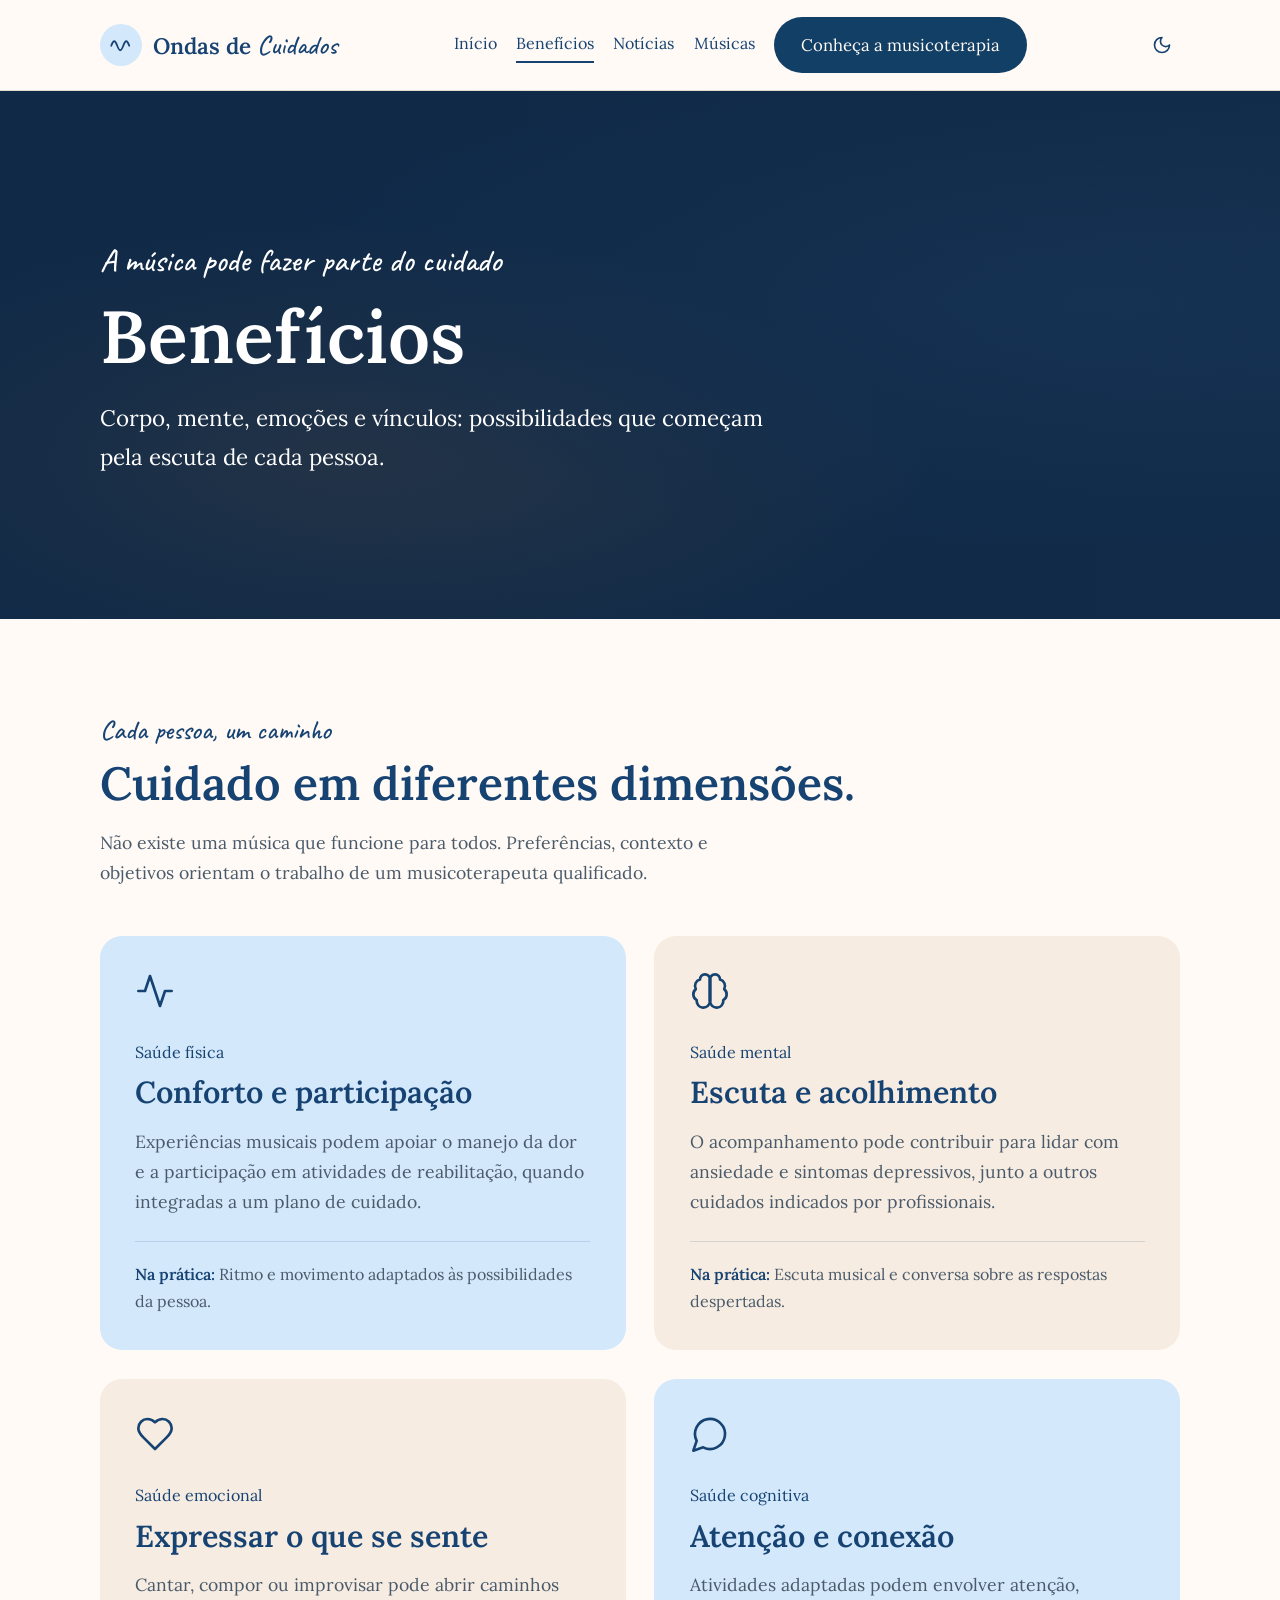
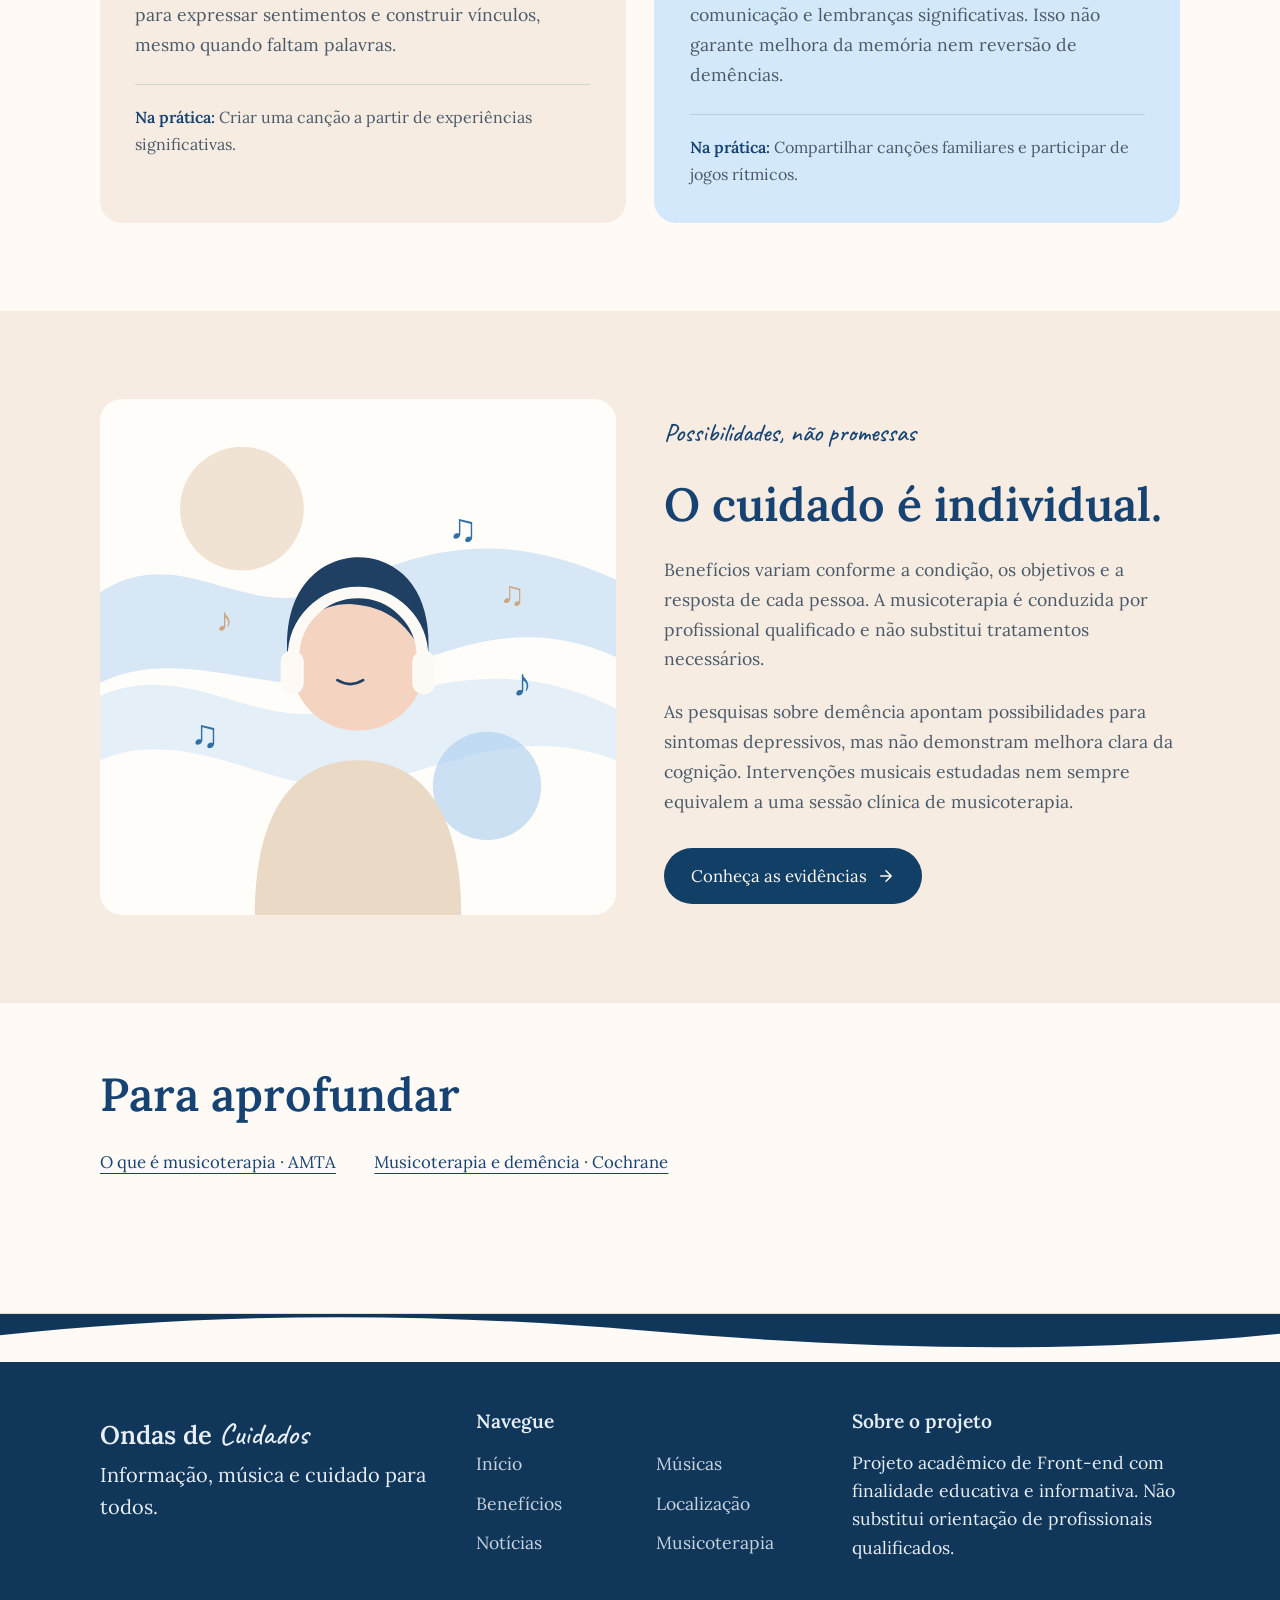
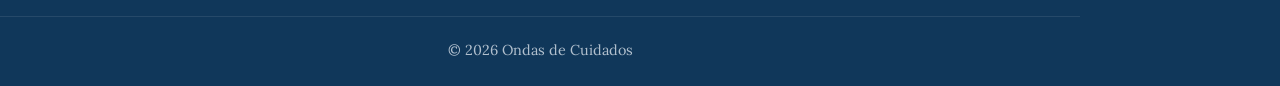
==== beneficios.html @ e46d18de "Atualizacao do final da pag e add a musica relaxante" ====
<!DOCTYPE html>
<html lang="pt-BR">
<head>
  <meta charset="UTF-8">
  <meta name="viewport" content="width=device-width, initial-scale=1">
  <title>Benefícios · Ondas de Cuidados</title>
  <meta name="description" content="Corpo, mente, emoções e vínculos: possibilidades que começam pela escuta de cada pessoa.">
  <link rel="preconnect" href="https://fonts.googleapis.com">
  <link rel="preconnect" href="https://fonts.gstatic.com" crossorigin>
  <link href="https://fonts.googleapis.com/css2?family=Caveat:wght@500&family=Lora:wght@400;500;600&display=swap" rel="stylesheet">
  <link rel="stylesheet" href="css/beneficios_style.css">
</head>
<body>

<header class="site-header">
  <div class="container nav">
    <a class="brand" href="#inicio">
      <span class="brand-mark" aria-hidden="true">
        <svg viewBox="0 0 32 32" width="24" height="24" fill="none" stroke="currentColor" stroke-width="2.4" stroke-linecap="round" stroke-linejoin="round"><path d="M3 17c3-8 5-8 8 0s5 8 8 0 5-8 8 0"/></svg>
      </span>
      <span>Ondas de <em class="script">Cuidados</em></span>
    </a>

    <button class="menu-toggle" aria-label="Abrir menu" aria-expanded="false" aria-controls="menu">
      <span></span><span></span><span></span>
    </button>

    <nav id="menu" class="menu" aria-label="Principal">
      <a href="index.html">Início</a>
      <a href="beneficios.html" class="active">Benefícios</a>
      <a href="noticias.html">Notícias</a>
      <a href="musicas.html">Músicas</a>
      <a class="btn btn-primary" href="conheca-a-musicoterapia.html">Conheça a musicoterapia</a>
    </nav>

    <button class="theme-toggle" aria-label="Alternar tema escuro">
      <svg class="icon-moon" viewBox="0 0 24 24" width="20" height="20" fill="none" stroke="currentColor" stroke-width="2" stroke-linecap="round" stroke-linejoin="round"><path d="M12 3a6 6 0 0 0 9 9 9 9 0 1 1-9-9Z"/></svg>
      <svg class="icon-sun" viewBox="0 0 24 24" width="20" height="20" fill="none" stroke="currentColor" stroke-width="2" stroke-linecap="round" stroke-linejoin="round"><circle cx="12" cy="12" r="4"/><path d="M12 2v2M12 20v2M4.9 4.9l1.4 1.4M17.7 17.7l1.4 1.4M2 12h2M20 12h2M4.9 19.1l1.4-1.4M17.7 6.3l1.4-1.4"/></svg>
    </button>
  </div>
</header>

<main id="beneficios">

  <!-- Hero -->
  <section class="hero">
    <div class="container">
      <p class="script eyebrow-light">A música pode fazer parte do cuidado</p>
      <h1>Benefícios</h1>
      <p class="lead">Corpo, mente, emoções e vínculos: possibilidades que começam pela escuta de cada pessoa.</p>
    </div>
  </section>

  <!-- Dimensões -->
  <section class="section">
    <div class="container">
      <p class="script eyebrow">Cada pessoa, um caminho</p>
      <h2>Cuidado em diferentes dimensões.</h2>
      <p class="intro">Não existe uma música que funcione para todos. Preferências, contexto e objetivos orientam o trabalho de um musicoterapeuta qualificado.</p>

      <div class="cards">
        <article class="card card-blue">
          <svg class="card-icon" viewBox="0 0 24 24" width="40" height="40" fill="none" stroke="currentColor" stroke-width="1.6" stroke-linecap="round" stroke-linejoin="round" aria-hidden="true"><path d="M22 12h-4l-3 9L9 3l-3 9H2"/></svg>
          <p class="card-tag">Saúde física</p>
          <h3>Conforto e participação</h3>
          <p>Experiências musicais podem apoiar o manejo da dor e a participação em atividades de reabilitação, quando integradas a um plano de cuidado.</p>
          <p class="practice"><strong>Na prática:</strong> Ritmo e movimento adaptados às possibilidades da pessoa.</p>
        </article>

        <article class="card card-sand">
          <svg class="card-icon" viewBox="0 0 24 24" width="40" height="40" fill="none" stroke="currentColor" stroke-width="1.6" stroke-linecap="round" stroke-linejoin="round" aria-hidden="true"><path d="M12 5a3 3 0 1 0-5.997.125 4 4 0 0 0-2.526 5.77 4 4 0 0 0 .556 6.588A4 4 0 1 0 12 18Z"/><path d="M12 5a3 3 0 1 1 5.997.125 4 4 0 0 1 2.526 5.77 4 4 0 0 1-.556 6.588A4 4 0 1 1 12 18Z"/><path d="M12 5v13"/></svg>
          <p class="card-tag">Saúde mental</p>
          <h3>Escuta e acolhimento</h3>
          <p>O acompanhamento pode contribuir para lidar com ansiedade e sintomas depressivos, junto a outros cuidados indicados por profissionais.</p>
          <p class="practice"><strong>Na prática:</strong> Escuta musical e conversa sobre as respostas despertadas.</p>
        </article>

        <article class="card card-sand">
          <svg class="card-icon" viewBox="0 0 24 24" width="40" height="40" fill="none" stroke="currentColor" stroke-width="1.6" stroke-linecap="round" stroke-linejoin="round" aria-hidden="true"><path d="M19 14c1.5-1.5 3-3.2 3-5.5A5.5 5.5 0 0 0 16.5 3c-1.8 0-3 .5-4.5 2-1.5-1.5-2.7-2-4.5-2A5.5 5.5 0 0 0 2 8.5c0 2.3 1.5 4 3 5.5l7 7Z"/></svg>
          <p class="card-tag">Saúde emocional</p>
          <h3>Expressar o que se sente</h3>
          <p>Cantar, compor ou improvisar pode abrir caminhos para expressar sentimentos e construir vínculos, mesmo quando faltam palavras.</p>
          <p class="practice"><strong>Na prática:</strong> Criar uma canção a partir de experiências significativas.</p>
        </article>

        <article class="card card-blue">
          <svg class="card-icon" viewBox="0 0 24 24" width="40" height="40" fill="none" stroke="currentColor" stroke-width="1.6" stroke-linecap="round" stroke-linejoin="round" aria-hidden="true"><path d="M7.9 20A9 9 0 1 0 4 16.1L2 22Z"/></svg>
          <p class="card-tag">Saúde cognitiva</p>
          <h3>Atenção e conexão</h3>
          <p>Atividades adaptadas podem envolver atenção, comunicação e lembranças significativas. Isso não garante melhora da memória nem reversão de demências.</p>
          <p class="practice"><strong>Na prática:</strong> Compartilhar canções familiares e participar de jogos rítmicos.</p>
        </article>
      </div>
    </div>
  </section>

  <!-- Cuidado individual -->
  <section class="section section-alt" id="evidencias">
    <div class="container split">
      <figure class="illustration">
        <svg viewBox="0 0 400 400" role="img" aria-label="Ilustração em aquarela de uma pessoa ouvindo música com fones de ouvido">
          <circle cx="110" cy="85" r="48" fill="var(--sand-deep)" opacity=".7"/>
          <circle cx="300" cy="300" r="42" fill="var(--blue-deep)" opacity=".6"/>
          <path d="M0 150c60-40 110 20 170 0s120-60 230-10v60c-90-40-150 10-210 20S60 190 0 220Z" fill="var(--blue-deep)" opacity=".45"/>
          <path d="M0 230c70-30 120 30 190 10s130-40 210 0v40c-80-30-140 10-200 20S70 250 0 280Z" fill="var(--blue-deep)" opacity=".3"/>
          <path d="M120 400c0-80 30-120 80-120s80 40 80 120Z" fill="var(--sand-deep)"/>
          <circle cx="200" cy="205" r="52" fill="#f4d3c0"/>
          <path d="M146 205c-8-70 40-90 70-80s42 40 38 80c-14-30-30-44-60-46-26 0-40 14-48 46Z" fill="#1f3f63"/>
          <path d="M150 200a50 50 0 0 1 100 0" fill="none" stroke="#fdfaf5" stroke-width="9" stroke-linecap="round"/>
          <rect x="140" y="195" width="18" height="34" rx="9" fill="#fdfaf5"/>
          <rect x="242" y="195" width="18" height="34" rx="9" fill="#fdfaf5"/>
          <path d="M184 218q10 6 20 0" fill="none" stroke="#1f3f63" stroke-width="2" stroke-linecap="round"/>
          <g fill="#2f6fa3" font-size="30"><text x="270" y="110">♫</text><text x="70" y="270">♫</text><text x="320" y="230">♪</text></g>
          <g fill="#c9a77f" font-size="26"><text x="90" y="180">♪</text><text x="310" y="160">♫</text></g>
        </svg>
      </figure>

      <div class="split-text">
        <p class="script eyebrow">Possibilidades, não promessas</p>
        <h2>O cuidado é individual.</h2>
        <p>Benefícios variam conforme a condição, os objetivos e a resposta de cada pessoa. A musicoterapia é conduzida por profissional qualificado e não substitui tratamentos necessários.</p>
        <p>As pesquisas sobre demência apontam possibilidades para sintomas depressivos, mas não demonstram melhora clara da cognição. Intervenções musicais estudadas nem sempre equivalem a uma sessão clínica de musicoterapia.</p>
        <a class="btn btn-primary" href="#aprofundar">
          Conheça as evidências
          <svg viewBox="0 0 24 24" width="18" height="18" fill="none" stroke="currentColor" stroke-width="2" stroke-linecap="round" stroke-linejoin="round" aria-hidden="true"><path d="M5 12h14M12 5l7 7-7 7"/></svg>
        </a>
      </div>
    </div>
  </section>

  <!-- Para aprofundar -->
  <section class="section deepen" id="aprofundar">
    <div class="container">
      <h2 class="h-small">Para aprofundar</h2>
      <ul class="links">
        <li><a href="https://www.musictherapy.org" target="_blank" rel="noopener">O que é musicoterapia · AMTA</a></li>
        <li><a href="https://www.cochrane.org" target="_blank" rel="noopener">Musicoterapia e demência · Cochrane</a></li>
      </ul>
    </div>
  </section>
</main>

<footer class="site-footer">
  <svg class="wave" viewBox="0 0 1440 60" preserveAspectRatio="none" aria-hidden="true"><path d="M0 28C240 0 480 0 720 22s480 30 720 4V60H0Z" fill="currentColor"/></svg>
  <div class="container footer-grid">
    <div>
      <p class="footer-brand">Ondas de <em class="script">Cuidados</em></p>
      <p class="footer-tag">Informação, música e cuidado para todos.</p>
    </div>
    <div>
      <h4>Navegue</h4>
      <ul class="footer-links">
        <li><a href="#inicio">Início</a></li>
        <li><a href="#beneficios">Benefícios</a></li>
        <li><a href="#noticias">Notícias</a></li>
        <li><a href="#musicas">Músicas</a></li>
        <li><a href="#localizacao">Localização</a></li>
        <li><a href="#evidencias">Musicoterapia</a></li>
      </ul>
    </div>
    <div>
      <h4>Sobre o projeto</h4>
      <p>Projeto acadêmico de Front-end com finalidade educativa e informativa. Não substitui orientação de profissionais qualificados.</p>
    </div>
  </div>
  <p class="copy container">© <span id="ano"></span> Ondas de Cuidados</p>
</footer>

<script src="js/beneficios_script.js"></script>
</body>
</html>
---- css/beneficios_style.css ----
/* ===== Tokens ===== */
:root {
  --bg: #fffaf5;
  --bg-alt: #f6ece1;
  --surface: #fffdfa;
  --text: #4a5a6a;
  --heading: #174373;
  --primary: #123f66;
  --primary-ink: #fffaf5;
  --blue-soft: #d3e8fb;
  --blue-deep: #a9cdee;
  --sand-soft: #f6ece1;
  --sand-deep: #ead9c4;
  --line: #e4dccf;
  --footer: #10375a;
  --footer-ink: #e8eef5;
  --serif: "Lora", Georgia, "Times New Roman", serif;
  --script: "Caveat", "Segoe Script", cursive;
  --radius: 22px;
  color-scheme: light;
}
:root[data-theme="dark"] {
  --bg: #0f1a26;
  --bg-alt: #14222f;
  --surface: #17283a;
  --text: #b9c6d3;
  --heading: #9ccbf2;
  --primary: #5aa3dc;
  --primary-ink: #0b1a29;
  --blue-soft: #1c3550;
  --blue-deep: #2f5a85;
  --sand-soft: #243040;
  --sand-deep: #3a4656;
  --line: #2a3a4c;
  --footer: #0a1621;
  color-scheme: dark;
}
@media (prefers-color-scheme: dark) {
  :root:not([data-theme="light"]) {
    --bg: #0f1a26; --bg-alt: #14222f; --surface: #17283a; --text: #b9c6d3;
    --heading: #9ccbf2; --primary: #5aa3dc; --primary-ink: #0b1a29;
    --blue-soft: #1c3550; --blue-deep: #2f5a85; --sand-soft: #243040;
    --sand-deep: #3a4656; --line: #2a3a4c; --footer: #0a1621;
    color-scheme: dark;
  }
}

/* ===== Base ===== */
*, *::before, *::after { box-sizing: border-box; }
html { scroll-behavior: smooth; scroll-padding-top: 100px; }
body {
  margin: 0;
  font-family: var(--serif);
  font-size: 1.1rem;
  line-height: 1.7;
  color: var(--text);
  background: var(--bg);
}
img, svg { max-width: 100%; }
a { color: inherit; }
:focus-visible { outline: 3px solid var(--primary); outline-offset: 3px; border-radius: 6px; }
.container { width: min(1080px, 100% - 3rem); margin-inline: auto; }
.script { font-family: var(--script); font-style: normal; font-weight: 500; }
h1, h2, h3, h4 { color: var(--heading); font-weight: 600; line-height: 1.2; margin: 0; }

/* ===== Header ===== */
.site-header {
  position: sticky; top: 0; z-index: 20;
  background: color-mix(in srgb, var(--bg) 94%, transparent);
  backdrop-filter: blur(8px);
  border-bottom: 1px solid var(--line);
}
.nav { display: flex; align-items: center; gap: 1.5rem; min-height: 90px; }
.brand {
  display: flex; align-items: center; gap: .7rem;
  text-decoration: none; color: var(--heading);
  font-size: 1.4rem; font-weight: 600; white-space: nowrap;
}
.brand .script { font-size: 1.7rem; }
.brand-mark {
  display: grid; place-items: center; width: 42px; height: 42px;
  border-radius: 50%; background: var(--blue-soft); color: var(--heading);
}
.menu { display: flex; align-items: center; gap: 1.2rem; margin-inline: auto; font-size: 1rem; }
.menu a:not(.btn) { text-decoration: none; padding: .2rem 0; border-bottom: 2px solid transparent; color: var(--heading); }
.menu a:not(.btn):hover, .menu a.active { border-bottom-color: var(--heading); }
.theme-toggle, .menu-toggle {
  background: none; border: 0; cursor: pointer; color: var(--heading);
  padding: .5rem; border-radius: 50%; display: grid; place-items: center;
}
.theme-toggle:hover { background: var(--blue-soft); }
.icon-sun { display: none; }
:root[data-theme="dark"] .icon-sun { display: block; }
:root[data-theme="dark"] .icon-moon { display: none; }
.menu-toggle { display: none; flex-direction: column; gap: 5px; margin-left: auto; }
.menu-toggle span { width: 24px; height: 2px; background: currentColor; transition: transform .2s, opacity .2s; }
.menu-toggle[aria-expanded="true"] span:nth-child(1) { transform: translateY(7px) rotate(45deg); }
.menu-toggle[aria-expanded="true"] span:nth-child(2) { opacity: 0; }
.menu-toggle[aria-expanded="true"] span:nth-child(3) { transform: translateY(-7px) rotate(-45deg); }

/* ===== Buttons ===== */
.btn {
  display: inline-flex; align-items: center; gap: .6rem;
  padding: .85rem 1.7rem; border-radius: 999px;
  font-family: var(--serif); font-size: 1.05rem; text-decoration: none;
  transition: transform .15s, filter .15s;
}
.btn-primary { background: var(--primary); color: var(--primary-ink); }
.btn-primary:hover { filter: brightness(1.12); transform: translateY(-1px); }

/* ===== Hero ===== */
.hero {
  position: relative; color: #fff;
  min-height: 528px; display: flex; align-items: center;
  background:
    linear-gradient(90deg, rgba(14,40,70,.88), rgba(14,40,70,.72)),
    radial-gradient(ellipse at 85% 40%, #2c4f78 0%, transparent 55%),
    radial-gradient(ellipse at 25% 70%, #8b6a4a 0%, transparent 45%),
    #17324f;
  /* Para usar uma foto: background-image: linear-gradient(...), url("hero.jpg"); */
  background-size: cover; background-position: center;
}
.hero h1 { color: #fff; font-size: clamp(2.8rem, 7vw, 4.6rem); margin: .2rem 0 1.2rem; }
.eyebrow-light { font-size: 2rem; margin: 0; color: #fff; }
.lead { max-width: 700px; font-size: 1.4rem; line-height: 1.7; margin: 0; }

/* ===== Seções ===== */
.section { padding: 5.5rem 0; }
.section-alt { background: var(--bg-alt); }
.eyebrow { font-size: 1.7rem; color: var(--heading); margin: 0 0 .2rem; }
.section h2 { font-size: clamp(2rem, 4.5vw, 2.9rem); }
.intro { max-width: 60ch; margin: 1rem 0 3rem; }

/* ===== Cards ===== */
.cards { display: grid; grid-template-columns: repeat(2, 1fr); gap: 1.8rem; }
.card { border-radius: var(--radius); padding: 2.2rem; }
.card-blue { background: var(--blue-soft); }
.card-sand { background: var(--sand-soft); }
.card-icon { color: var(--heading); margin-bottom: 1.2rem; }
.card-tag { margin: 0 0 .5rem; font-size: 1rem; color: var(--heading); }
.card h3 { font-size: 1.9rem; margin-bottom: 1rem; }
.card p:not(.card-tag):not(.practice) { margin: 0 0 1.5rem; }
.practice {
  margin: 0; padding-top: 1.2rem; font-size: 1rem;
  border-top: 1px solid color-mix(in srgb, var(--heading) 15%, transparent);
}
.practice strong { color: var(--heading); font-weight: 600; }

/* ===== Split ===== */
.split { display: grid; grid-template-columns: 1fr 1fr; gap: 3rem; align-items: center; }
.illustration { margin: 0; background: var(--surface); border-radius: var(--radius); aspect-ratio: 1; overflow: hidden; }
.illustration svg { width: 100%; height: 100%; display: block; }
.split-text .eyebrow { font-size: 1.6rem; }
.split-text h2 { margin-bottom: 1.4rem; }
.split-text p { margin: 0 0 1.4rem; }
.split-text .btn { margin-top: .6rem; }

/* ===== Aprofundar ===== */
.deepen { padding: 4rem 0 5rem; }
.h-small { font-size: 1.7rem; }
.links { display: flex; flex-wrap: wrap; gap: 1rem 2.4rem; list-style: none; padding: 0; margin: 1.5rem 0 0; }
.links a { color: var(--heading); text-decoration: underline; text-underline-offset: 5px; font-size: 1.05rem; }
.links a:hover { text-decoration-thickness: 2px; }

/* ===== Footer ===== */
.site-footer { position: relative; background: var(--footer); color: var(--footer-ink); padding: 6rem 0 1.5rem; margin-top: 3.5rem; border-top: 1px solid var(--line); }
.wave { position: absolute; top: -1px; left: 0; width: 100%; height: 50px; color: var(--bg); transform: translateY(-1px); }
.footer-grid { display: grid; grid-template-columns: 1.1fr 1.1fr 1.1fr; gap: 3rem; }
.site-footer h4 { color: var(--footer-ink); font-size: 1.2rem; margin-bottom: 1rem; }
.footer-brand { font-size: 1.6rem; font-weight: 600; margin: 0 0 1rem; }
.footer-brand .script { font-size: 1.9rem; }
.footer-tag, .site-footer p { margin: 0; line-height: 1.6; }
.footer-tag { font-size: 1.25rem; }
.footer-links { list-style: none; padding: 0; margin: 0; columns: 2; column-gap: 2rem; }
.footer-links li { margin-bottom: .6rem; }
.footer-links a { text-decoration: none; opacity: .85; }
.footer-links a:hover { opacity: 1; text-decoration: underline; }
.copy { margin-top: 3rem !important; padding-top: 1.4rem; border-top: 1px solid rgba(255,255,255,.12); text-align: center; font-size: .9rem; opacity: .75; }

/* ===== Responsivo ===== */
@media (max-width: 960px) {
  .menu-toggle { display: grid; }
  .theme-toggle { order: 3; }
  .menu {
    position: absolute; top: 100%; left: 0; right: 0;
    flex-direction: column; align-items: flex-start; gap: 1rem;
    padding: 1.5rem; background: var(--bg); border-bottom: 1px solid var(--line);
    display: none;
  }
  .menu.open { display: flex; }
}
@media (max-width: 760px) {
  .cards, .split, .footer-grid { grid-template-columns: 1fr; }
  .section { padding: 3.5rem 0; }
  .hero { min-height: 420px; }
  .lead { font-size: 1.2rem; }
  .card { padding: 1.6rem; }
}
@media (prefers-reduced-motion: reduce) {
  html { scroll-behavior: auto; }
  * { transition: none !important; }
}
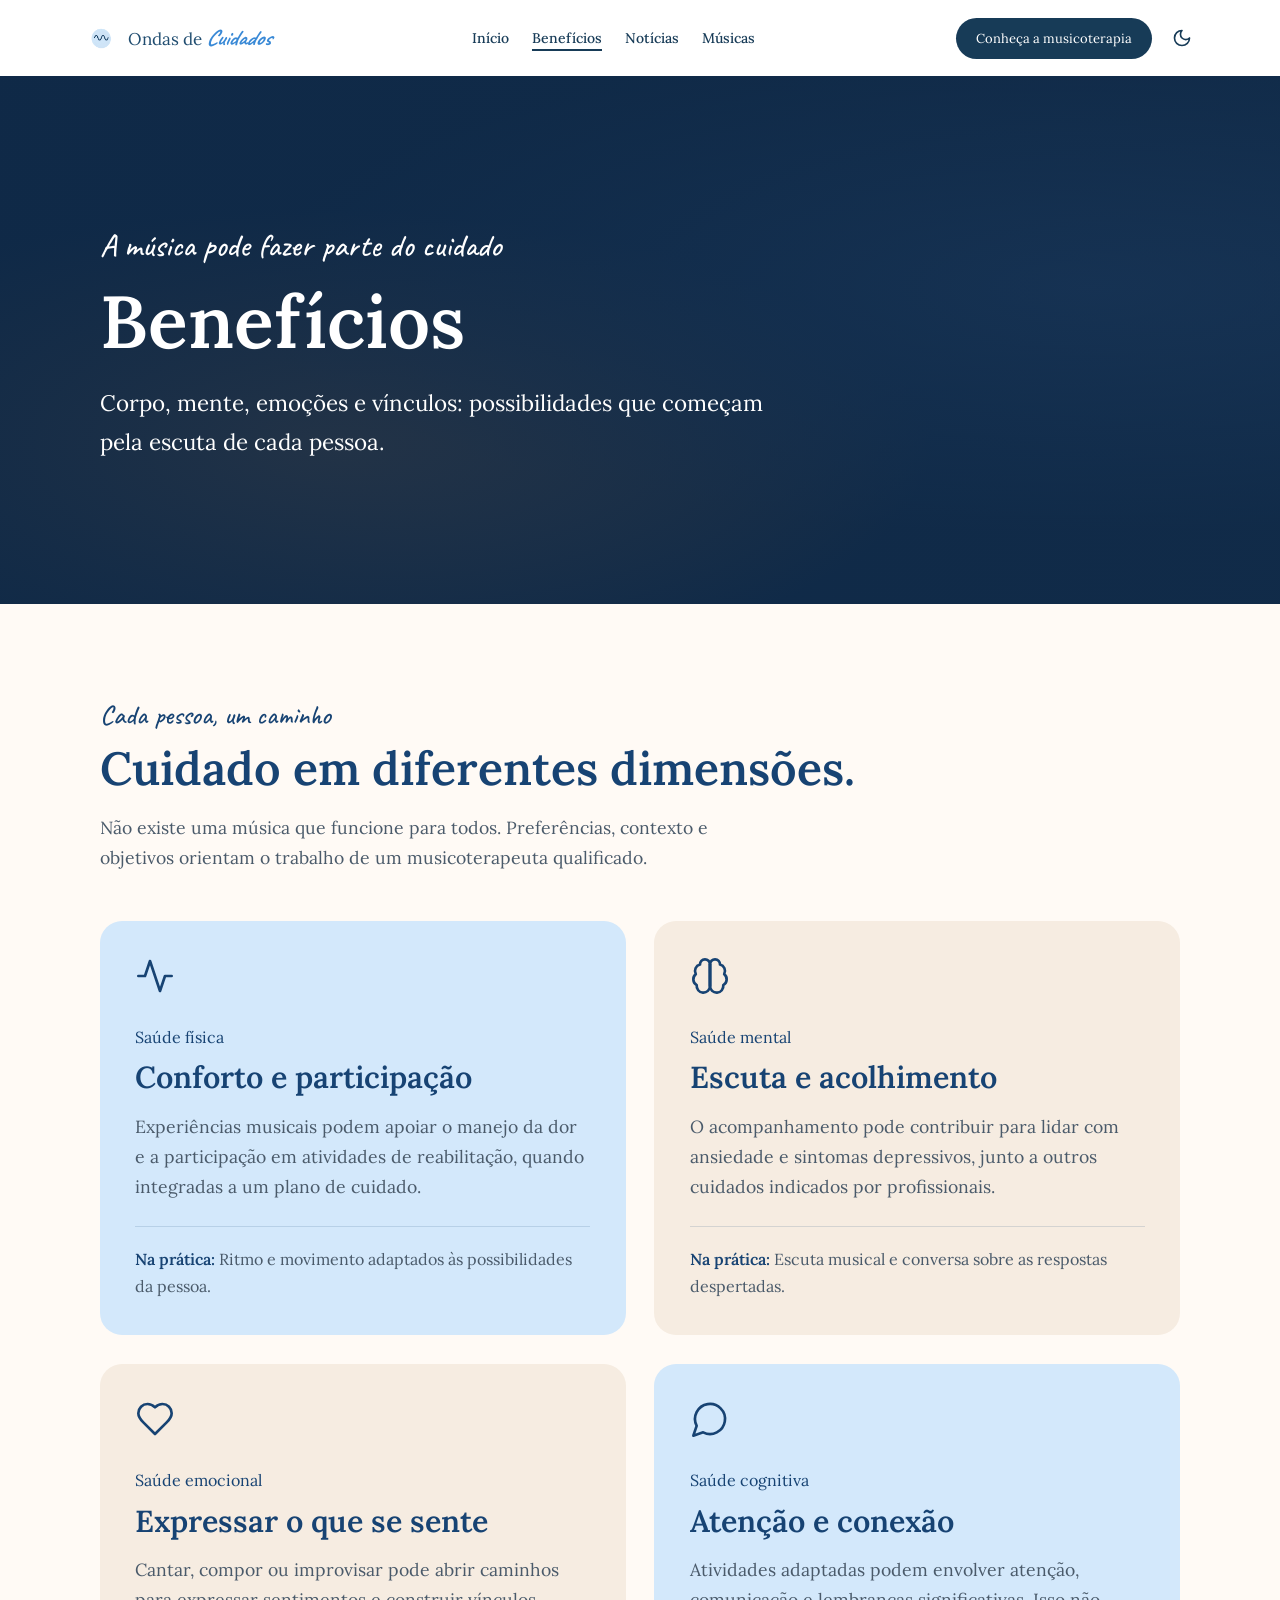
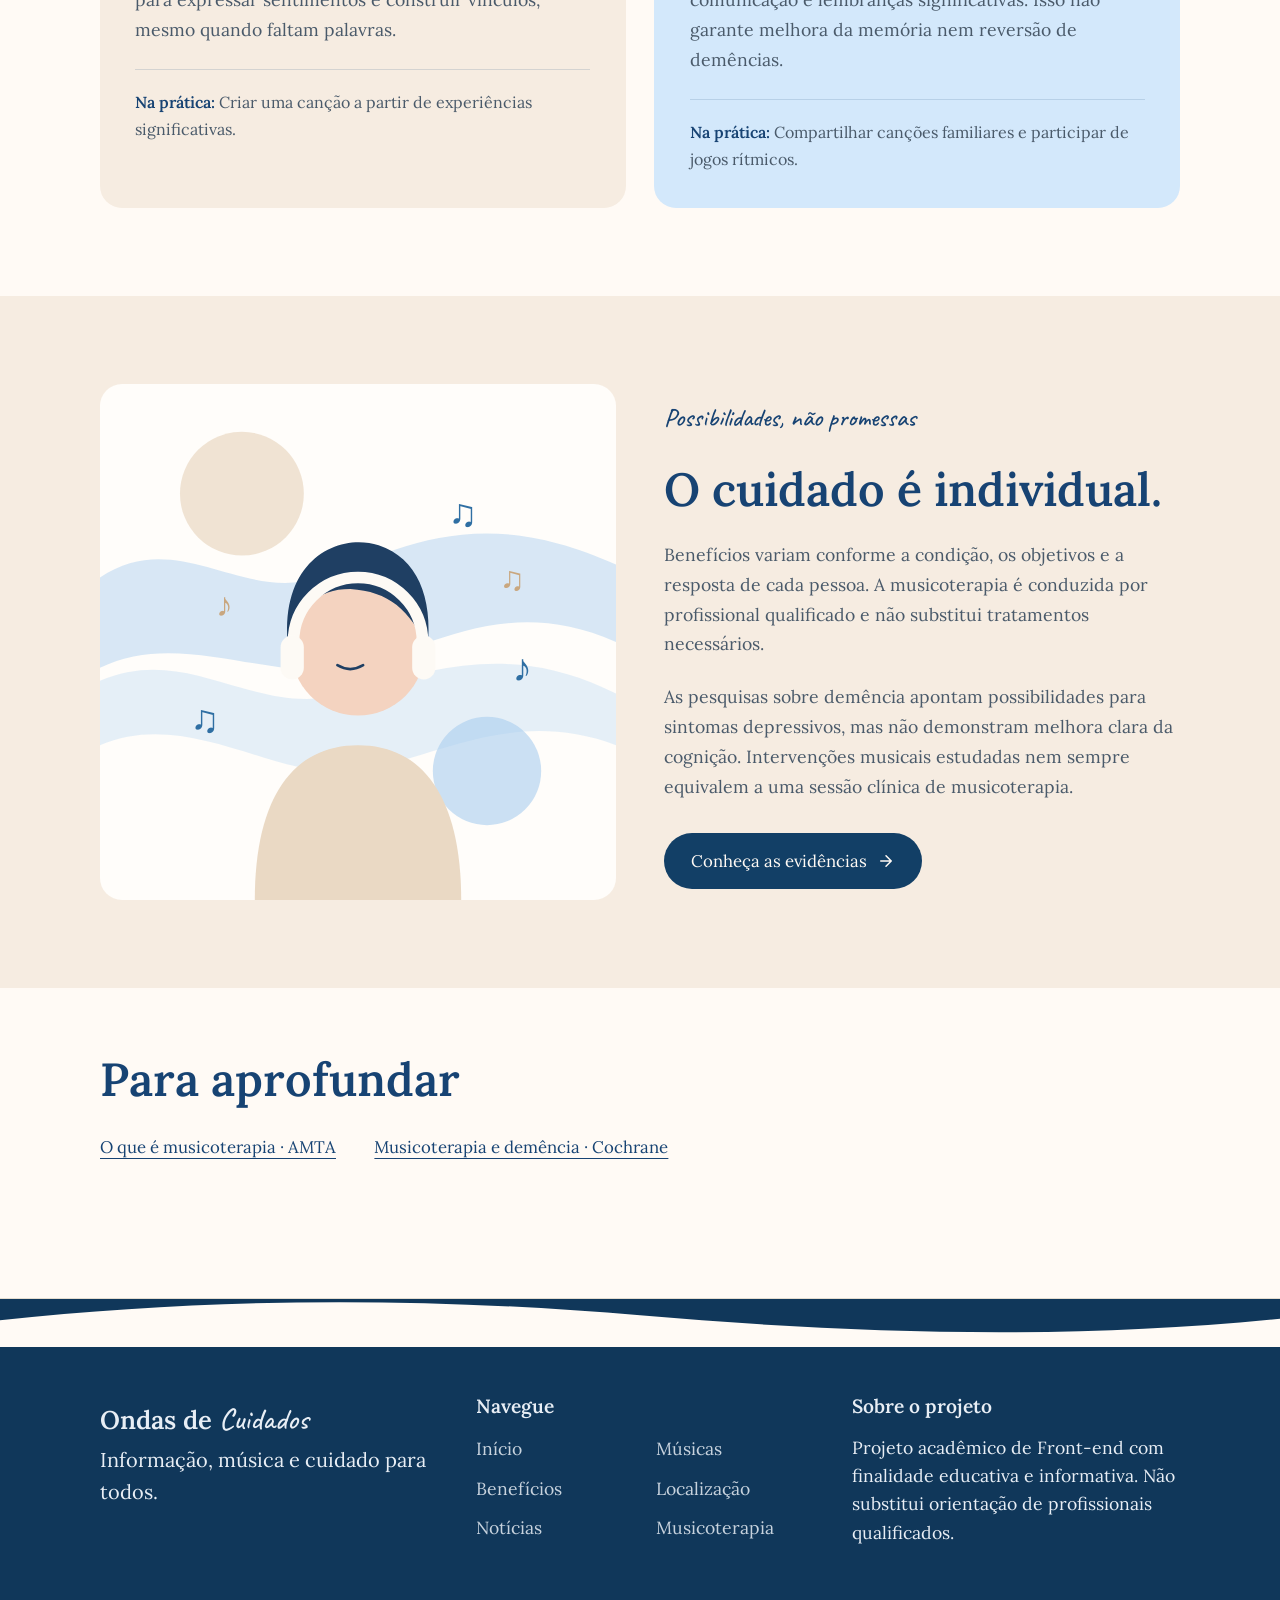
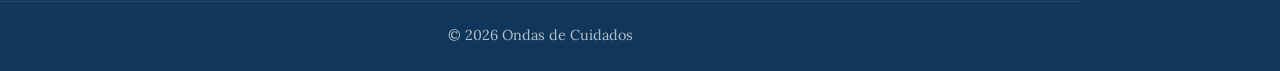
==== commit 81958383: "padronizando navegação" ====
--- a/beneficios.html
+++ b/beneficios.html
@@ -13,31 +13,27 @@
 <body>
 
 <header class="site-header">
-  <div class="container nav">
-    <a class="brand" href="#inicio">
-      <span class="brand-mark" aria-hidden="true">
-        <svg viewBox="0 0 32 32" width="24" height="24" fill="none" stroke="currentColor" stroke-width="2.4" stroke-linecap="round" stroke-linejoin="round"><path d="M3 17c3-8 5-8 8 0s5 8 8 0 5-8 8 0"/></svg>
-      </span>
-      <span>Ondas de <em class="script">Cuidados</em></span>
-    </a>
+  <a class="logo" href="index.html" aria-label="Ondas de Cuidados, ir para o início">
+    <img src="imagens/logo.png" alt="Símbolo Ondas de Cuidados">
+    <span>Ondas de <em>Cuidados</em></span>
+  </a>
 
-    <button class="menu-toggle" aria-label="Abrir menu" aria-expanded="false" aria-controls="menu">
-      <span></span><span></span><span></span>
-    </button>
+  <nav id="menu" class="menu" aria-label="Navegação principal">
+    <a href="index.html">Início</a>
+    <a href="beneficios.html" aria-current="page">Benefícios</a>
+    <a href="noticias.html">Notícias</a>
+    <a href="musicas.html">Músicas</a>
+  </nav>
 
-    <nav id="menu" class="menu" aria-label="Principal">
-      <a href="index.html">Início</a>
-      <a href="beneficios.html" class="active">Benefícios</a>
-      <a href="noticias.html">Notícias</a>
-      <a href="musicas.html">Músicas</a>
-      <a class="btn btn-primary" href="conheca-a-musicoterapia.html">Conheça a musicoterapia</a>
-    </nav>
-
+  <div class="header-actions">
+    <a href="conheca-a-musicoterapia.html" class="botao-header">Conheça a musicoterapia</a>
     <button class="theme-toggle" aria-label="Alternar tema escuro">
       <svg class="icon-moon" viewBox="0 0 24 24" width="20" height="20" fill="none" stroke="currentColor" stroke-width="2" stroke-linecap="round" stroke-linejoin="round"><path d="M12 3a6 6 0 0 0 9 9 9 9 0 1 1-9-9Z"/></svg>
       <svg class="icon-sun" viewBox="0 0 24 24" width="20" height="20" fill="none" stroke="currentColor" stroke-width="2" stroke-linecap="round" stroke-linejoin="round"><circle cx="12" cy="12" r="4"/><path d="M12 2v2M12 20v2M4.9 4.9l1.4 1.4M17.7 17.7l1.4 1.4M2 12h2M20 12h2M4.9 19.1l1.4-1.4M17.7 6.3l1.4-1.4"/></svg>
     </button>
   </div>
+  <!-- Sem uso no menu padrão; mantido oculto para o JS da página -->
+  <button class="menu-toggle" aria-label="Abrir menu" aria-expanded="false" aria-controls="menu" hidden><span></span><span></span><span></span></button>
 </header>
 
 <main id="beneficios">
--- a/css/beneficios_style.css
+++ b/css/beneficios_style.css
@@ -64,26 +64,56 @@
 h1, h2, h3, h4 { color: var(--heading); font-weight: 600; line-height: 1.2; margin: 0; }
 
 /* ===== Header ===== */
+/* ===== Header (padrão do site, igual ao index) ===== */
 .site-header {
-  position: sticky; top: 0; z-index: 20;
-  background: color-mix(in srgb, var(--bg) 94%, transparent);
-  backdrop-filter: blur(8px);
-  border-bottom: 1px solid var(--line);
-}
-.nav { display: flex; align-items: center; gap: 1.5rem; min-height: 90px; }
-.brand {
-  display: flex; align-items: center; gap: .7rem;
-  text-decoration: none; color: var(--heading);
-  font-size: 1.4rem; font-weight: 600; white-space: nowrap;
-}
-.brand .script { font-size: 1.7rem; }
-.brand-mark {
-  display: grid; place-items: center; width: 42px; height: 42px;
-  border-radius: 50%; background: var(--blue-soft); color: var(--heading);
-}
-.menu { display: flex; align-items: center; gap: 1.2rem; margin-inline: auto; font-size: 1rem; }
-.menu a:not(.btn) { text-decoration: none; padding: .2rem 0; border-bottom: 2px solid transparent; color: var(--heading); }
-.menu a:not(.btn):hover, .menu a.active { border-bottom-color: var(--heading); }
+  --nav-bg:#ffffff; --nav-ink:#173b57; --nav-logo:#204d70; --nav-em:#3989d6; --nav-hover:#709bb5; --btn-bg:#173b57; --btn-hover:#426d89;
+  position: sticky; top: 0; z-index: 1000;
+  width: 100%; min-height: 76px; line-height: normal;
+  padding: 12px clamp(24px, 6.5vw, 80px);
+  display: flex; align-items: center; justify-content: space-between; flex-wrap: wrap;
+  gap: 14px clamp(18px, 3vw, 42px);
+  background: var(--nav-bg);
+}
+:root[data-theme="dark"] .site-header { --nav-bg:#101a26; --nav-ink:#dbe8f5; --nav-logo:#dbe8f5; --nav-em:#7db4e6; --nav-hover:#7db4e6; --btn-bg:#1f5d96; --btn-hover:#2a70b0; }
+@media (prefers-color-scheme: dark) {
+  :root:not([data-theme="light"]) .site-header { --nav-bg:#101a26; --nav-ink:#dbe8f5; --nav-logo:#dbe8f5; --nav-em:#7db4e6; --nav-hover:#7db4e6; --btn-bg:#1f5d96; --btn-hover:#2a70b0; }
+}
+
+.logo { display: flex; align-items: center; gap: 8px; flex: 0 0 auto; text-decoration: none; }
+.logo img { width: 40px; height: 40px; object-fit: contain; display: block; flex-shrink: 0; }
+.logo span { font-family: var(--serif); font-size: 17px; font-weight: 400; color: var(--nav-logo); white-space: nowrap; }
+.logo em { font-family: var(--script); font-size: 22px; font-weight: bold; color: var(--nav-em); }
+.site-header nav { display: flex; align-items: center; justify-content: center; flex-wrap: wrap; gap: 10px clamp(12px, 1.8vw, 25px); }
+.site-header nav a { text-decoration: none; color: var(--nav-ink); font-size: 14px; font-weight: 500; white-space: nowrap; transition: color .3s ease; }
+.site-header nav a:hover { color: var(--nav-hover); }
+.site-header nav a[aria-current="page"] { text-decoration: underline; text-decoration-thickness: 2px; text-underline-offset: 6px; }
+.header-actions { display: flex; align-items: center; gap: 12px; flex: 0 0 auto; }
+.botao-header {
+  flex: 0 0 auto; background-color: var(--btn-bg); color: #fff;
+  padding: 12px 20px; border-radius: 24px;
+  text-decoration: none; text-align: center; font-size: 13px; font-weight: 400;
+  transition: background-color .3s ease;
+}
+.botao-header:hover { background-color: var(--btn-hover); }
+.site-header .theme-toggle { color: var(--nav-ink); }
+
+@media (max-width: 1050px) { .site-header { gap: 12px 22px; } }
+@media (max-width: 800px) {
+  .site-header { gap: 12px 20px; }
+  .site-header nav { order: 3; width: 100%; }
+}
+@media (max-width: 600px) {
+  .site-header { padding: 12px; gap: 10px; }
+  .logo span { font-size: 15px; }
+  .logo em { font-size: 20px; }
+  .site-header nav { gap: 9px 14px; }
+  .site-header nav a { font-size: 13px; }
+  .botao-header { padding: 10px 14px; font-size: 12px; }
+}
+@media (max-width: 360px) {
+  .site-header nav { gap: 8px 11px; }
+  .site-header nav a { font-size: 12px; }
+}
 .theme-toggle, .menu-toggle {
   background: none; border: 0; cursor: pointer; color: var(--heading);
   padding: .5rem; border-radius: 50%; display: grid; place-items: center;
@@ -178,17 +208,6 @@
 .copy { margin-top: 3rem !important; padding-top: 1.4rem; border-top: 1px solid rgba(255,255,255,.12); text-align: center; font-size: .9rem; opacity: .75; }
 
 /* ===== Responsivo ===== */
-@media (max-width: 960px) {
-  .menu-toggle { display: grid; }
-  .theme-toggle { order: 3; }
-  .menu {
-    position: absolute; top: 100%; left: 0; right: 0;
-    flex-direction: column; align-items: flex-start; gap: 1rem;
-    padding: 1.5rem; background: var(--bg); border-bottom: 1px solid var(--line);
-    display: none;
-  }
-  .menu.open { display: flex; }
-}
 @media (max-width: 760px) {
   .cards, .split, .footer-grid { grid-template-columns: 1fr; }
   .section { padding: 3.5rem 0; }
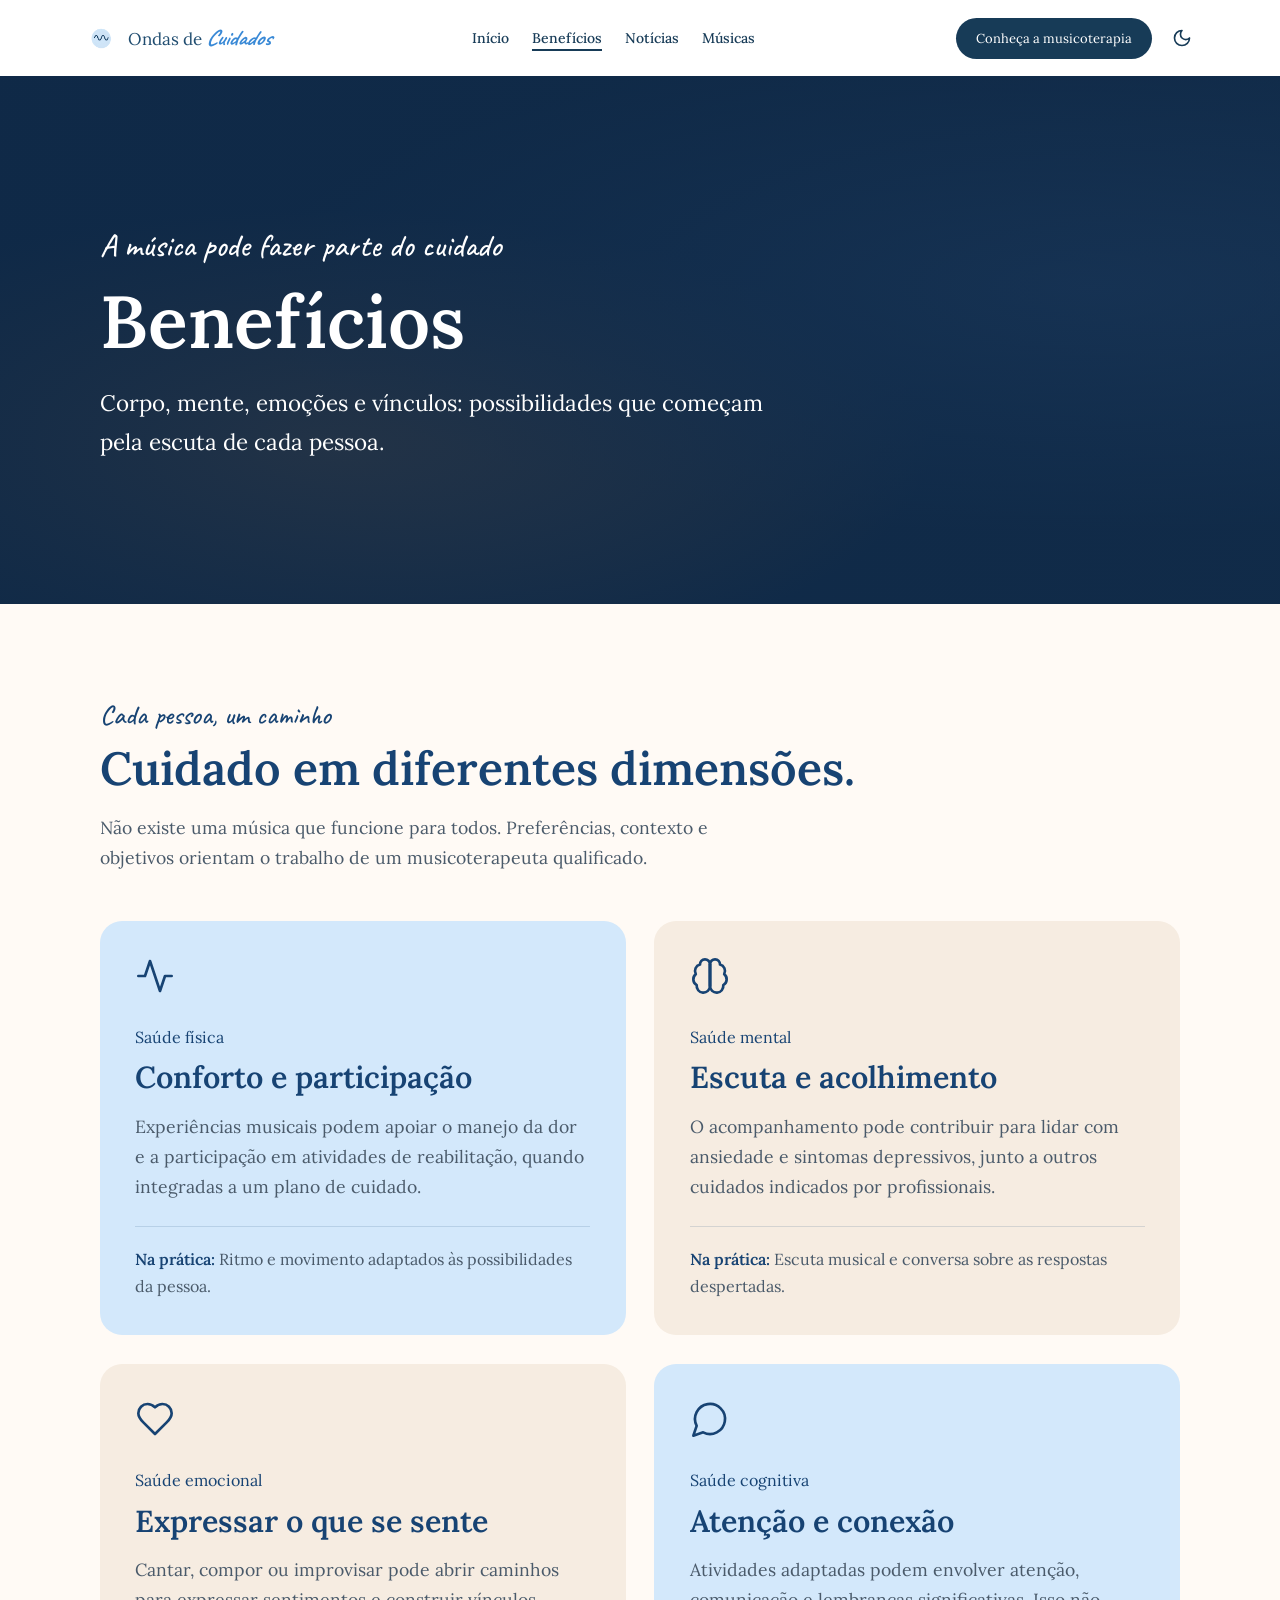
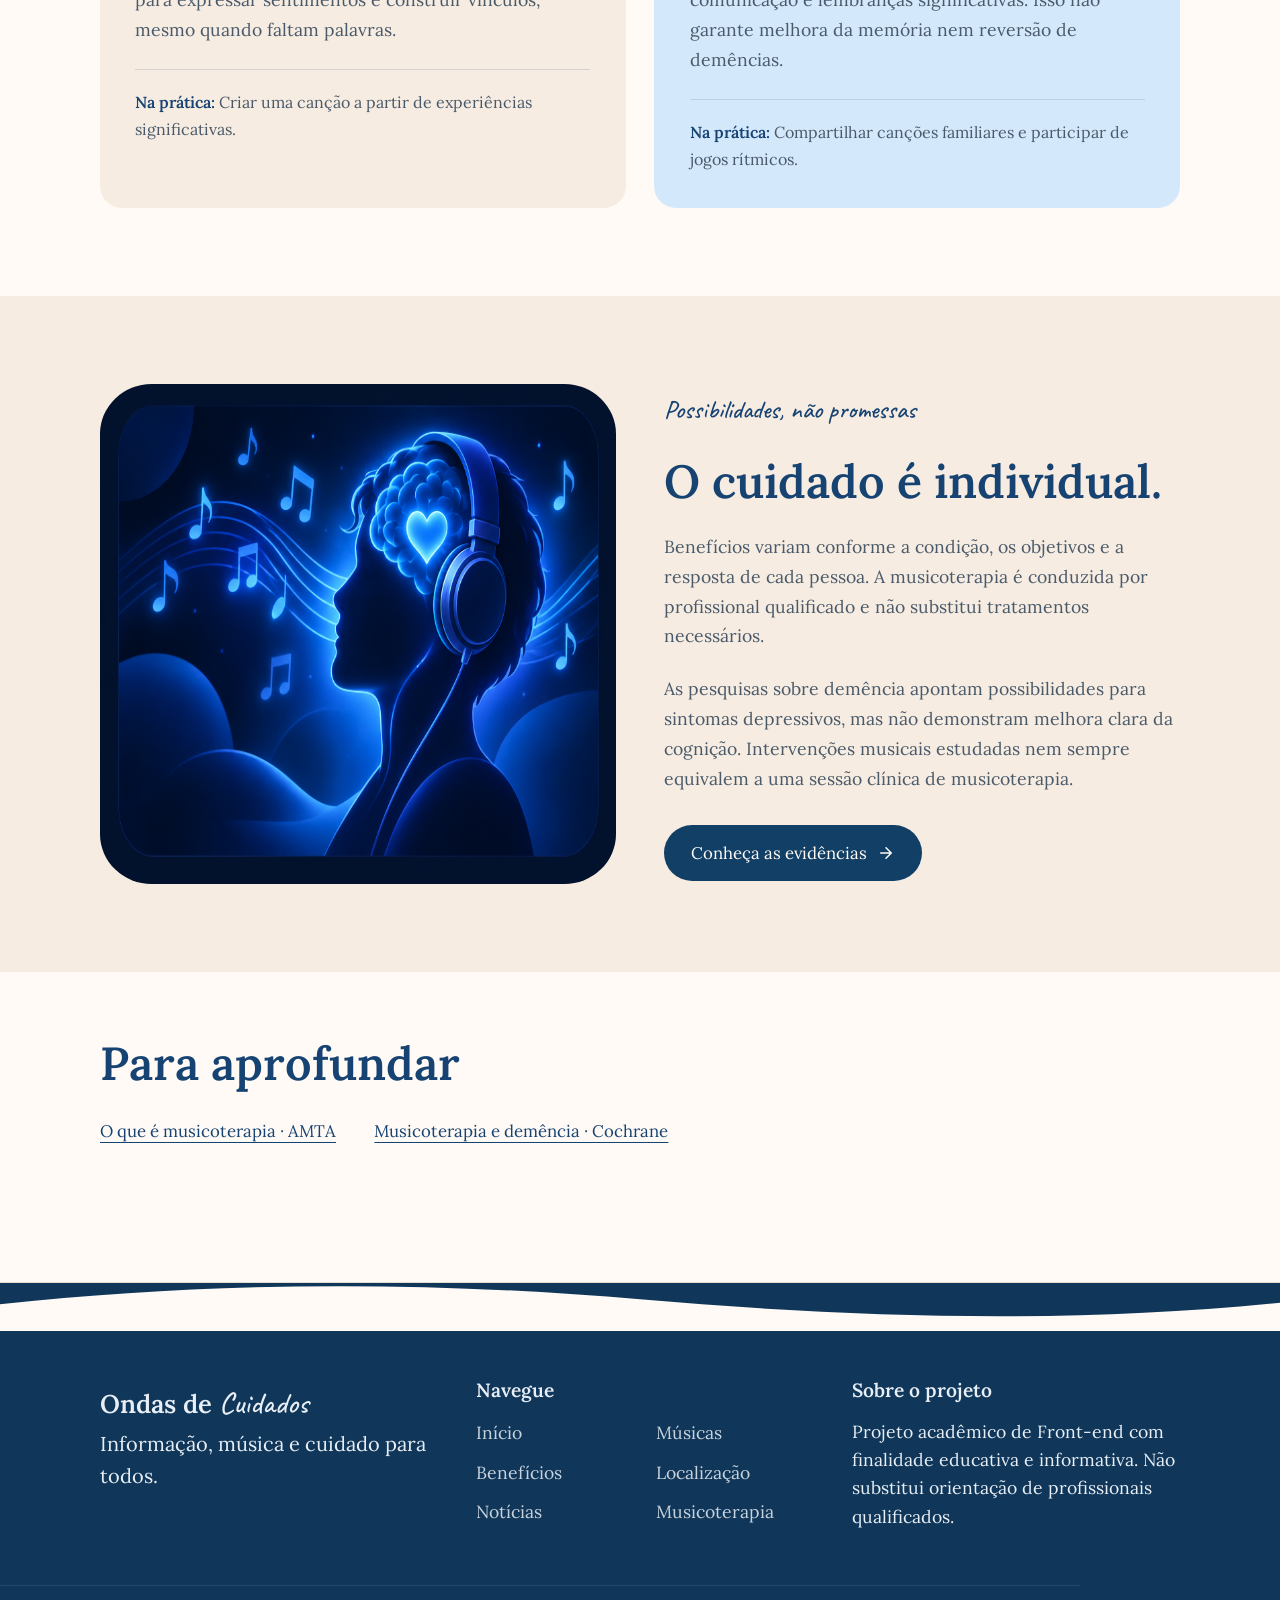
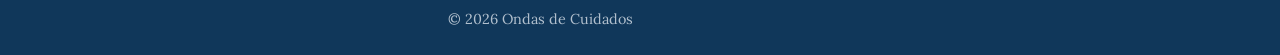
==== commit f6fbf90e: "Beneficios" ====
--- a/beneficios.html
+++ b/beneficios.html
@@ -93,23 +93,9 @@
   <!-- Cuidado individual -->
   <section class="section section-alt" id="evidencias">
     <div class="container split">
-      <figure class="illustration">
-        <svg viewBox="0 0 400 400" role="img" aria-label="Ilustração em aquarela de uma pessoa ouvindo música com fones de ouvido">
-          <circle cx="110" cy="85" r="48" fill="var(--sand-deep)" opacity=".7"/>
-          <circle cx="300" cy="300" r="42" fill="var(--blue-deep)" opacity=".6"/>
-          <path d="M0 150c60-40 110 20 170 0s120-60 230-10v60c-90-40-150 10-210 20S60 190 0 220Z" fill="var(--blue-deep)" opacity=".45"/>
-          <path d="M0 230c70-30 120 30 190 10s130-40 210 0v40c-80-30-140 10-200 20S70 250 0 280Z" fill="var(--blue-deep)" opacity=".3"/>
-          <path d="M120 400c0-80 30-120 80-120s80 40 80 120Z" fill="var(--sand-deep)"/>
-          <circle cx="200" cy="205" r="52" fill="#f4d3c0"/>
-          <path d="M146 205c-8-70 40-90 70-80s42 40 38 80c-14-30-30-44-60-46-26 0-40 14-48 46Z" fill="#1f3f63"/>
-          <path d="M150 200a50 50 0 0 1 100 0" fill="none" stroke="#fdfaf5" stroke-width="9" stroke-linecap="round"/>
-          <rect x="140" y="195" width="18" height="34" rx="9" fill="#fdfaf5"/>
-          <rect x="242" y="195" width="18" height="34" rx="9" fill="#fdfaf5"/>
-          <path d="M184 218q10 6 20 0" fill="none" stroke="#1f3f63" stroke-width="2" stroke-linecap="round"/>
-          <g fill="#2f6fa3" font-size="30"><text x="270" y="110">♫</text><text x="70" y="270">♫</text><text x="320" y="230">♪</text></g>
-          <g fill="#c9a77f" font-size="26"><text x="90" y="180">♪</text><text x="310" y="160">♫</text></g>
-        </svg>
-      </figure>
+      <img src="imagens/Música Neon para a Mente.png" alt="" id="imagem-beneficio"><!--IMAGEM PARA SER TROCADA -->
+
+      
 
       <div class="split-text">
         <p class="script eyebrow">Possibilidades, não promessas</p>
--- a/css/beneficios_style.css
+++ b/css/beneficios_style.css
@@ -219,3 +219,8 @@
   html { scroll-behavior: auto; }
   * { transition: none !important; }
 }
+
+#imagem-beneficio {
+  border-radius: 10%;
+  height: 500px;
+}
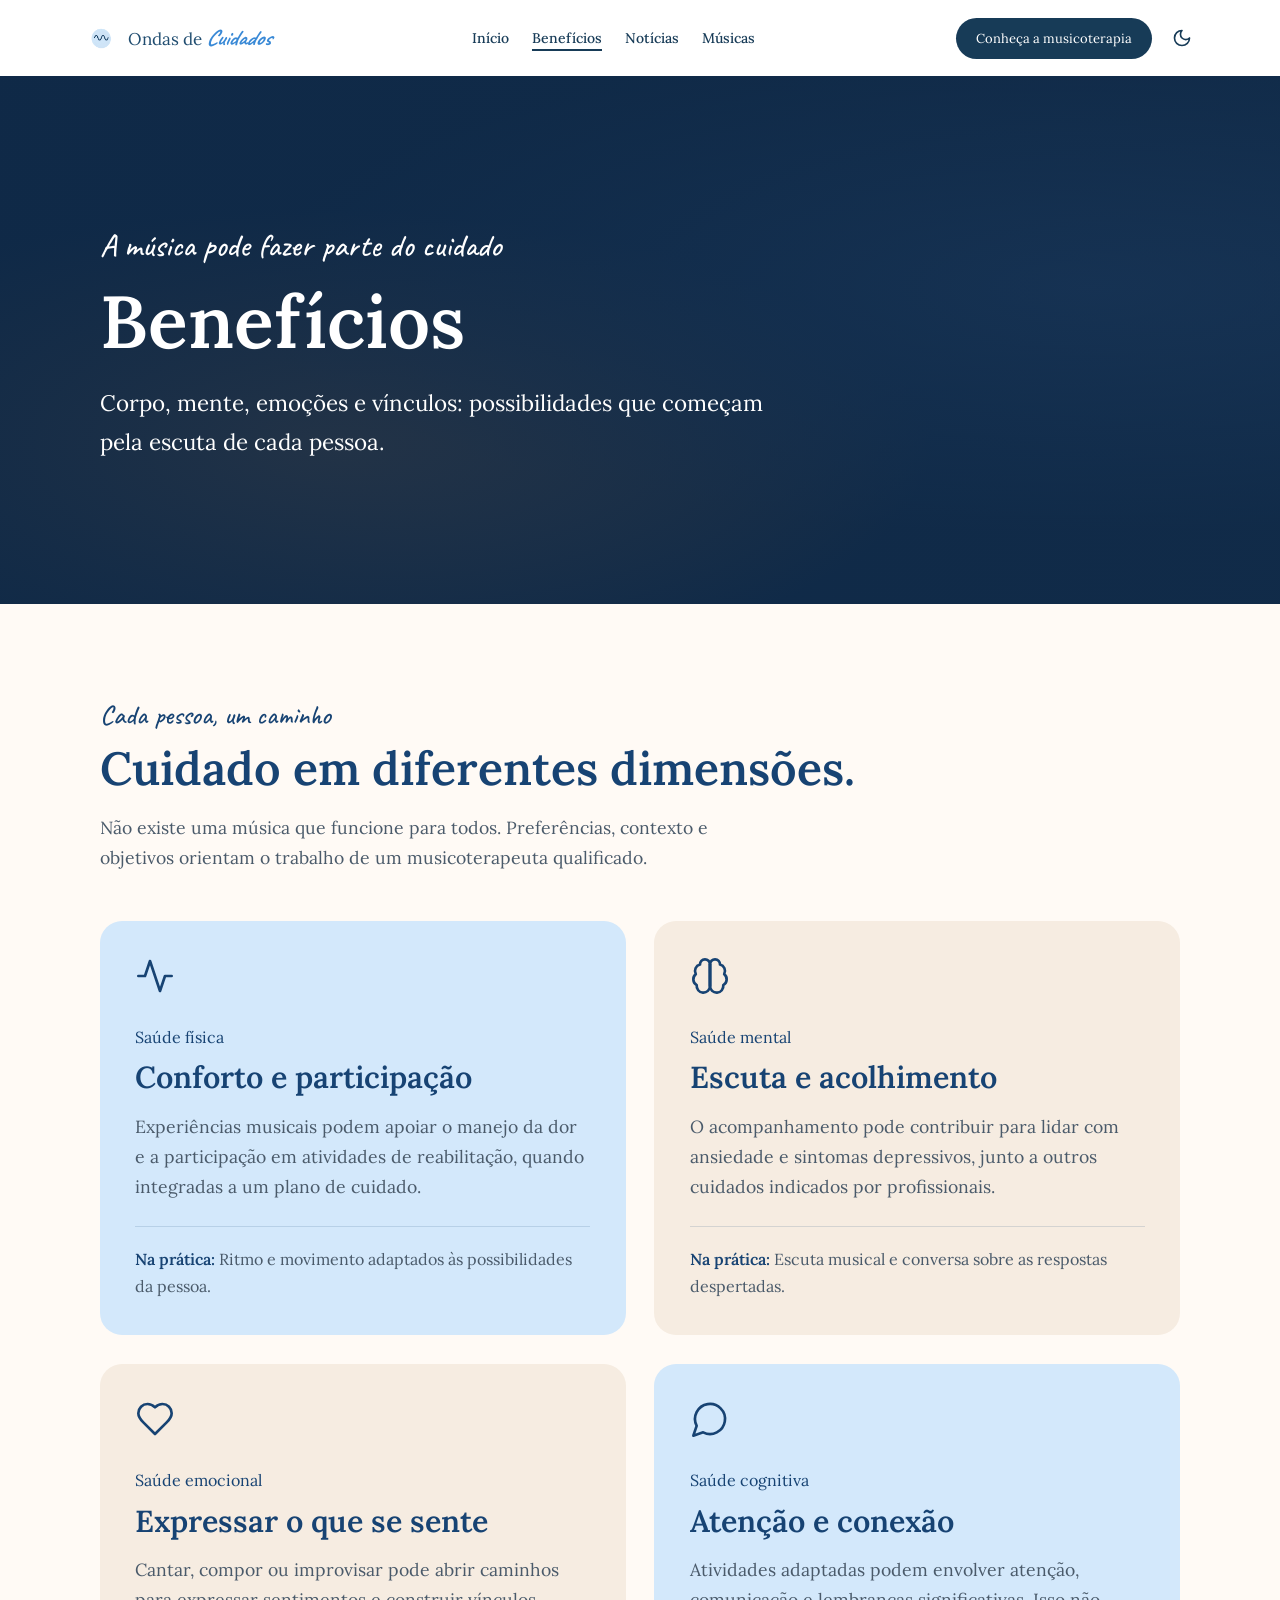
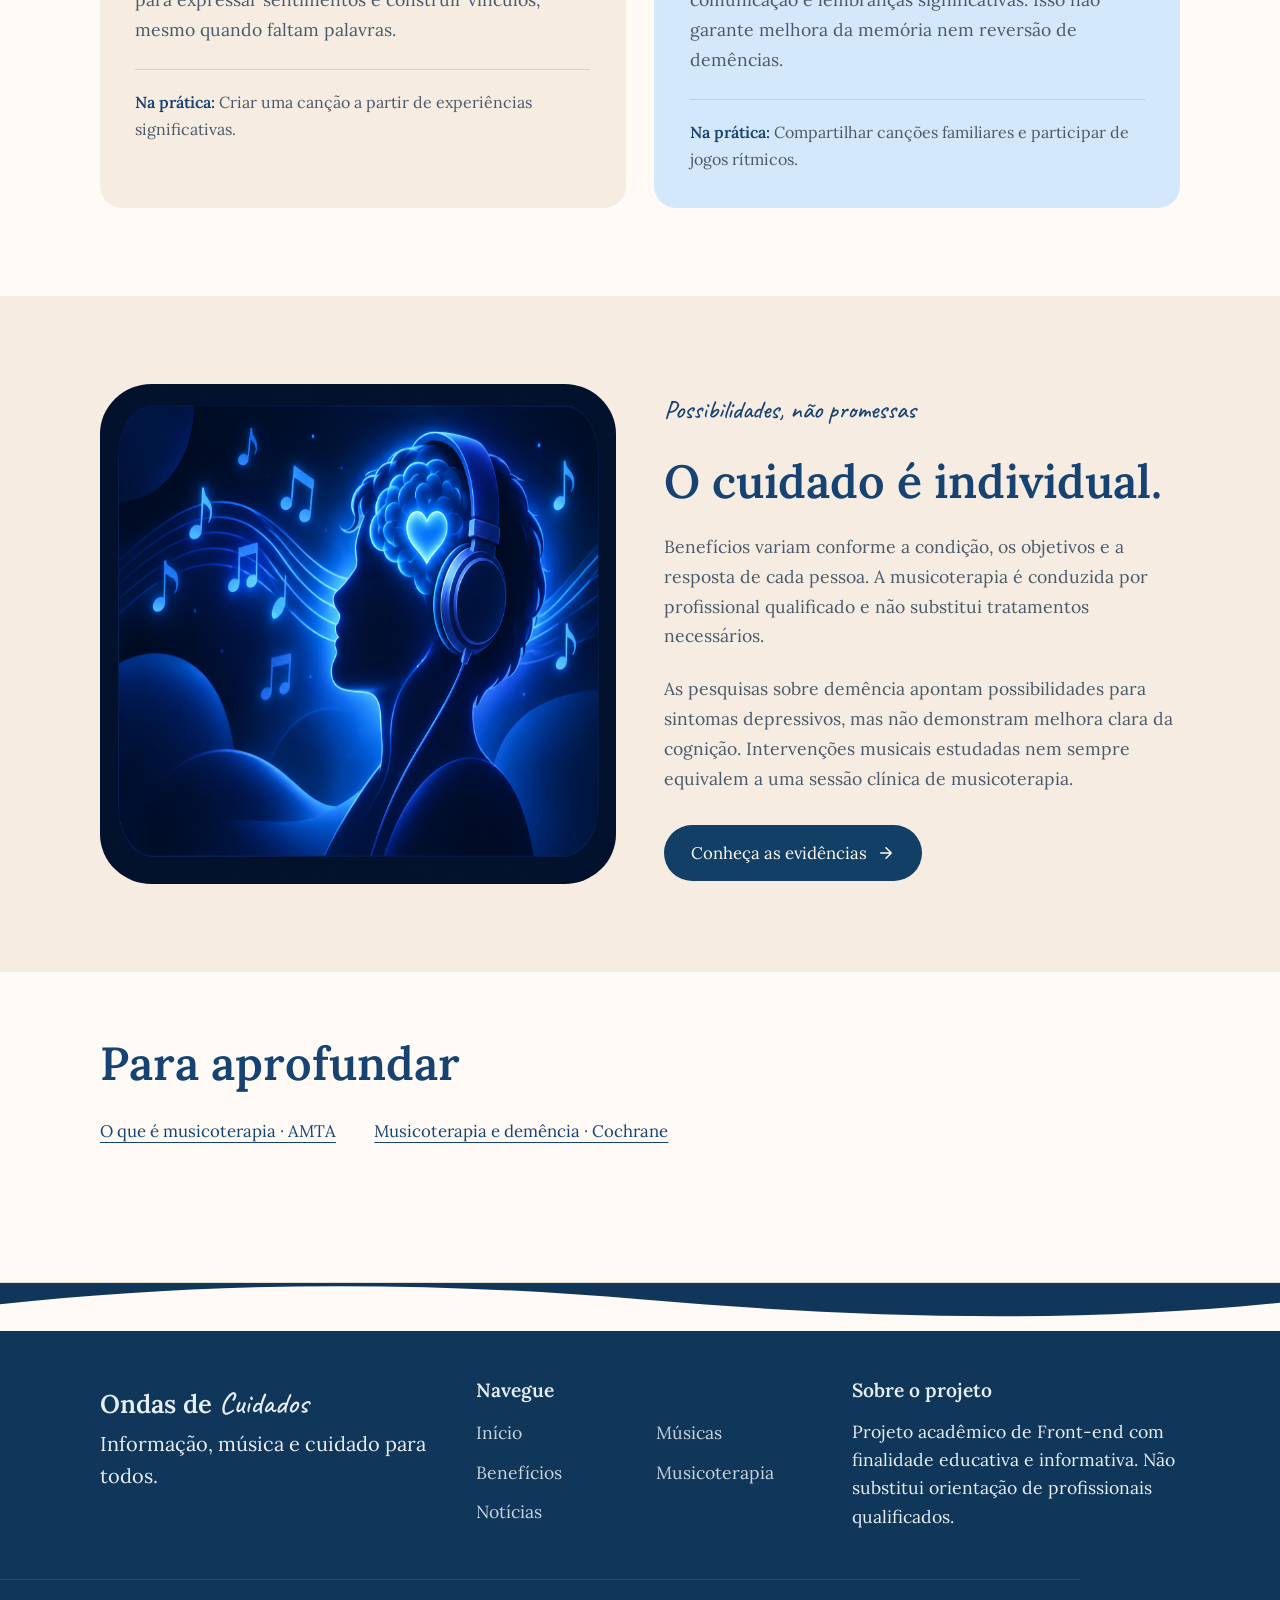
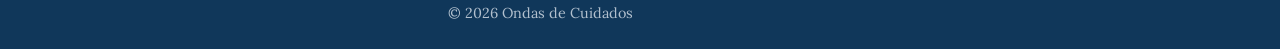
==== commit 8dfd4081: "inserindo modo escuro no index" ====
--- a/beneficios.html
+++ b/beneficios.html
@@ -11,6 +11,7 @@
   <link rel="stylesheet" href="css/beneficios_style.css">
 </head>
 <body>
+<a class="skip-link" href="#beneficios">Pular para o conteúdo principal</a>
 
 <header class="site-header">
   <a class="logo" href="index.html" aria-label="Ondas de Cuidados, ir para o início">
@@ -36,7 +37,7 @@
   <button class="menu-toggle" aria-label="Abrir menu" aria-expanded="false" aria-controls="menu" hidden><span></span><span></span><span></span></button>
 </header>
 
-<main id="beneficios">
+<main id="beneficios" tabindex="-1">
 
   <!-- Hero -->
   <section class="hero">
@@ -93,9 +94,7 @@
   <!-- Cuidado individual -->
   <section class="section section-alt" id="evidencias">
     <div class="container split">
-      <img src="imagens/Música Neon para a Mente.png" alt="" id="imagem-beneficio"><!--IMAGEM PARA SER TROCADA -->
-
-      
+      <img src="imagens/Música Neon para a Mente.png" alt="Ilustração em estilo neon que representa a música e a mente" id="imagem-beneficio"><!--IMAGEM PARA SER TROCADA -->
 
       <div class="split-text">
         <p class="script eyebrow">Possibilidades, não promessas</p>
@@ -115,8 +114,8 @@
     <div class="container">
       <h2 class="h-small">Para aprofundar</h2>
       <ul class="links">
-        <li><a href="https://www.musictherapy.org" target="_blank" rel="noopener">O que é musicoterapia · AMTA</a></li>
-        <li><a href="https://www.cochrane.org" target="_blank" rel="noopener">Musicoterapia e demência · Cochrane</a></li>
+        <li><a href="https://www.musictherapy.org" target="_blank" rel="noopener" aria-label="O que é musicoterapia · AMTA (abre em nova aba)">O que é musicoterapia · AMTA</a></li>
+        <li><a href="https://www.cochrane.org" target="_blank" rel="noopener" aria-label="Musicoterapia e demência · Cochrane (abre em nova aba)">Musicoterapia e demência · Cochrane</a></li>
       </ul>
     </div>
   </section>
@@ -132,12 +131,11 @@
     <div>
       <h4>Navegue</h4>
       <ul class="footer-links">
-        <li><a href="#inicio">Início</a></li>
-        <li><a href="#beneficios">Benefícios</a></li>
-        <li><a href="#noticias">Notícias</a></li>
-        <li><a href="#musicas">Músicas</a></li>
-        <li><a href="#localizacao">Localização</a></li>
-        <li><a href="#evidencias">Musicoterapia</a></li>
+        <li><a href="index.html">Início</a></li>
+        <li><a href="beneficios.html" aria-current="page">Benefícios</a></li>
+        <li><a href="noticias.html">Notícias</a></li>
+        <li><a href="musicas.html">Músicas</a></li>
+        <li><a href="conheca-a-musicoterapia.html">Musicoterapia</a></li>
       </ul>
     </div>
     <div>
--- a/css/beneficios_style.css
+++ b/css/beneficios_style.css
@@ -66,7 +66,7 @@
 /* ===== Header ===== */
 /* ===== Header (padrão do site, igual ao index) ===== */
 .site-header {
-  --nav-bg:#ffffff; --nav-ink:#173b57; --nav-logo:#204d70; --nav-em:#3989d6; --nav-hover:#709bb5; --btn-bg:#173b57; --btn-hover:#426d89;
+  --nav-bg:#ffffff; --nav-ink:#173b57; --nav-logo:#204d70; --nav-em:#3989d6; --nav-hover:#3f7a9b; --btn-bg:#173b57; --btn-hover:#426d89;
   position: sticky; top: 0; z-index: 1000;
   width: 100%; min-height: 76px; line-height: normal;
   padding: 12px clamp(24px, 6.5vw, 80px);
@@ -223,4 +223,20 @@
 #imagem-beneficio {
   border-radius: 10%;
   height: 500px;
-}+}
+
+
+/* ===== Acessibilidade (WCAG 2.2 AA) ===== */
+.skip-link {
+  position: absolute; top: -120px; left: 12px; z-index: 2000;
+  padding: 12px 20px; border-radius: 24px;
+  background: #173b57; color: #fff; font-size: 14px; text-decoration: none;
+}
+.skip-link:focus { top: 12px; }
+.skip-link:focus-visible { outline: 3px solid #fff; outline-offset: -6px; }
+main:focus { outline: none; }
+.site-footer :focus-visible { outline-color: #fff; }
+.sr-only {
+  position: absolute; width: 1px; height: 1px; margin: -1px; padding: 0;
+  overflow: hidden; clip: rect(0, 0, 0, 0); white-space: nowrap; border: 0;
+}
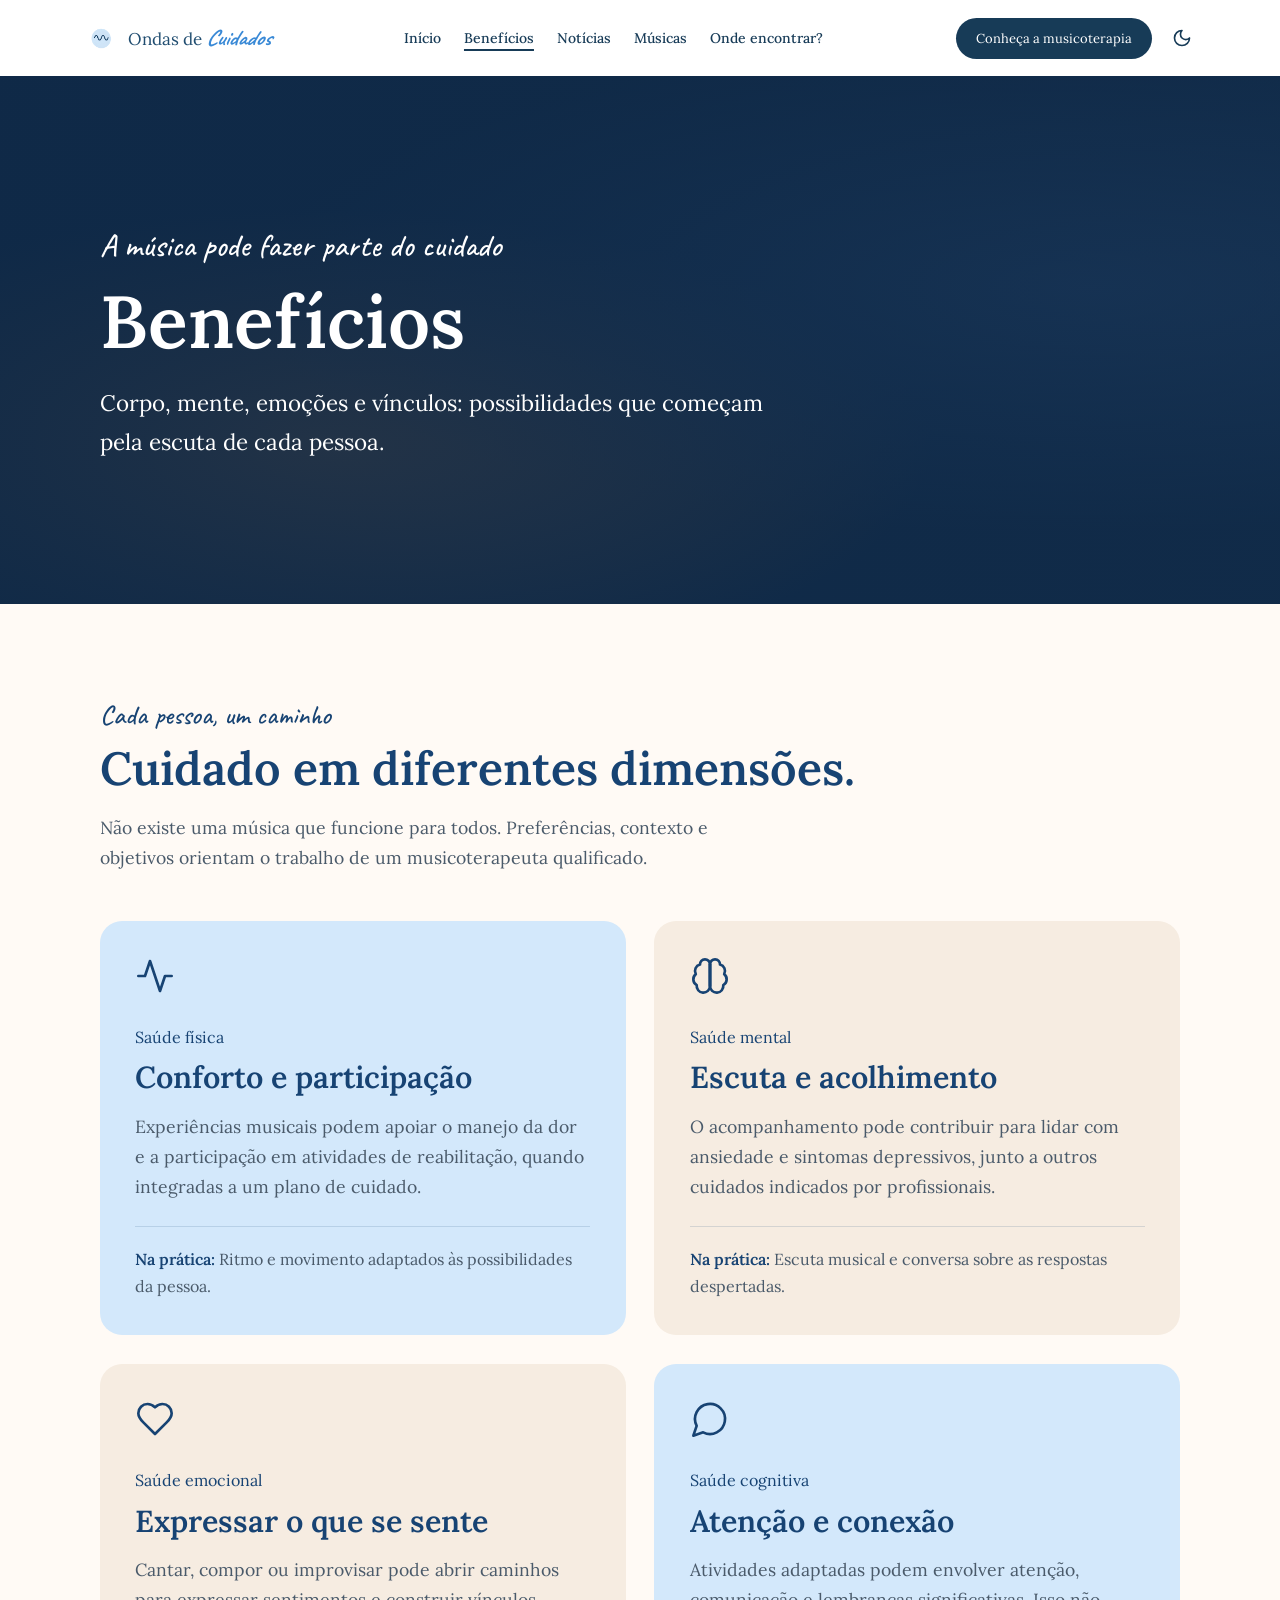
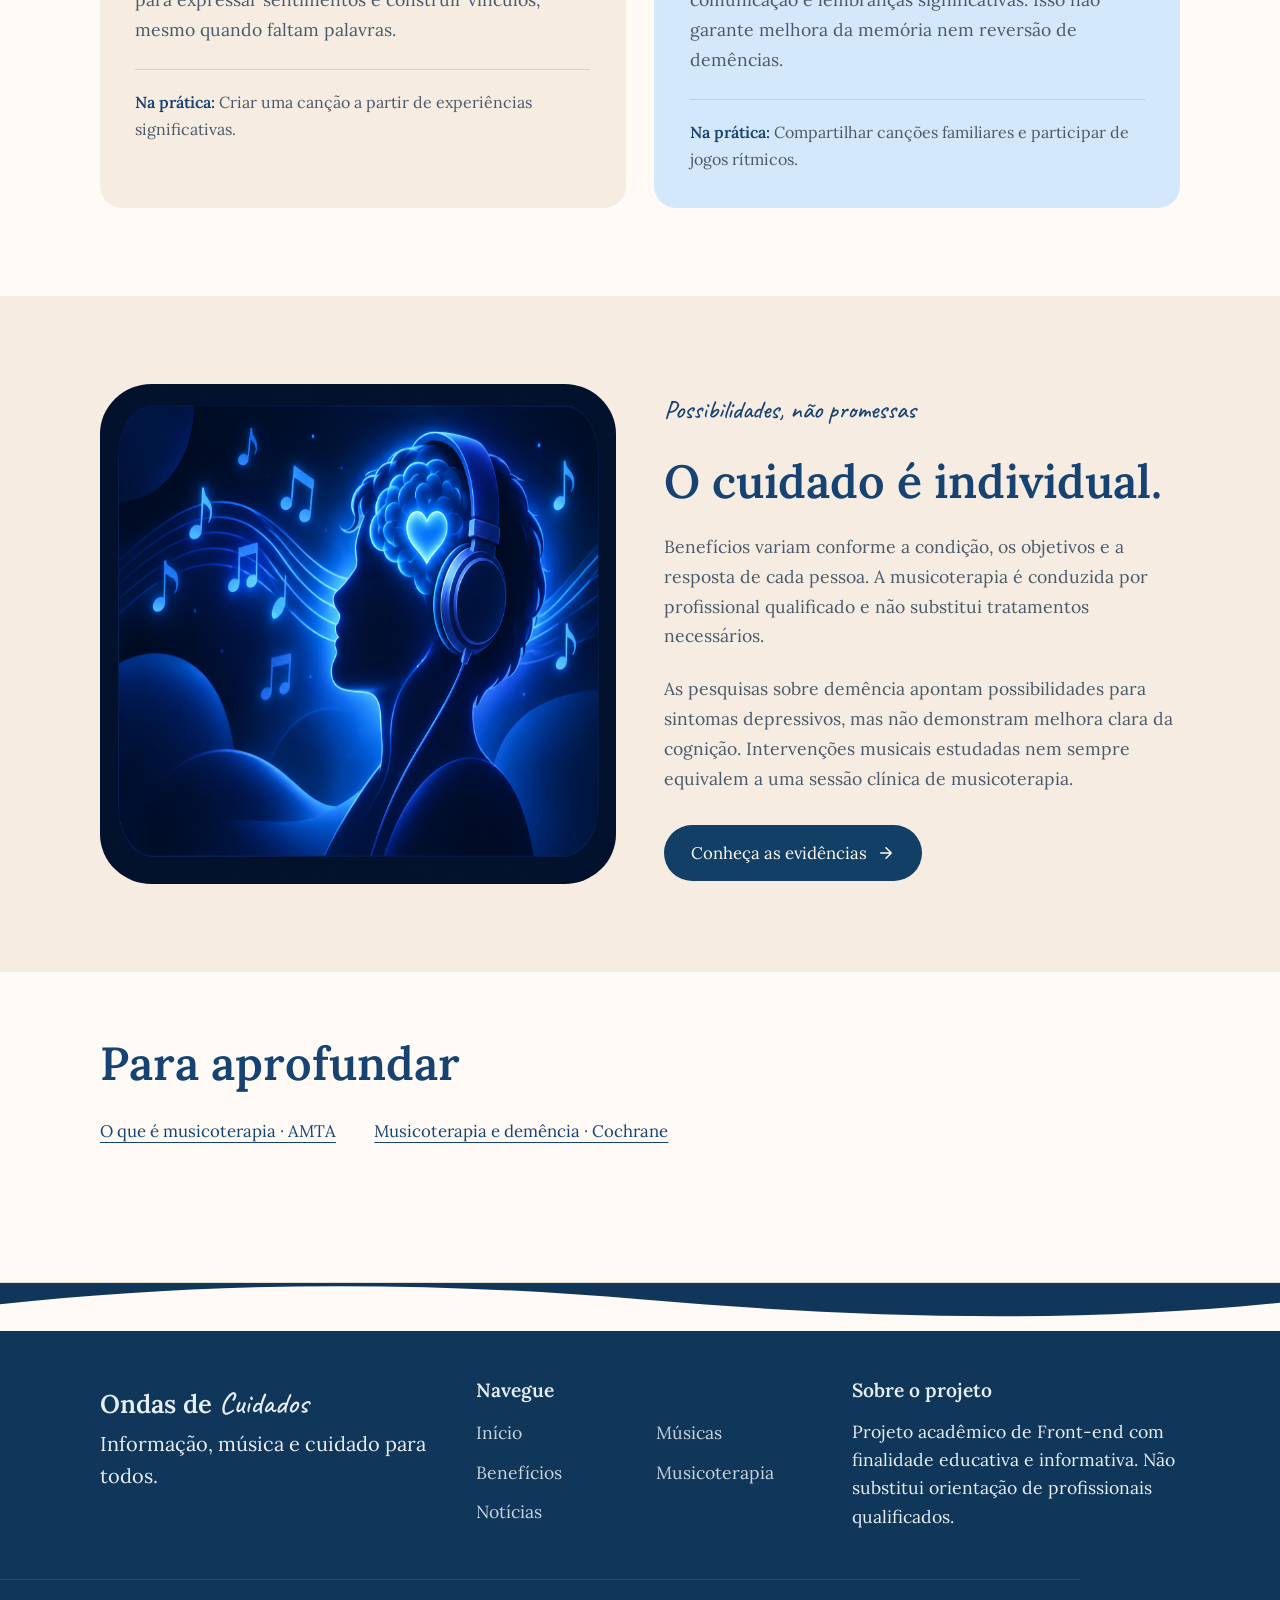
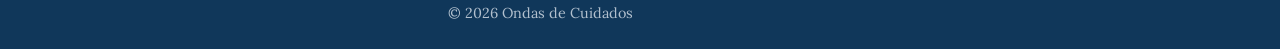
==== commit f380d79f: "ajustando minha parte" ====
--- a/beneficios.html
+++ b/beneficios.html
@@ -24,6 +24,7 @@
     <a href="beneficios.html" aria-current="page">Benefícios</a>
     <a href="noticias.html">Notícias</a>
     <a href="musicas.html">Músicas</a>
+    <a href="localidade.html">Onde encontrar?</a>
   </nav>
 
   <div class="header-actions">
